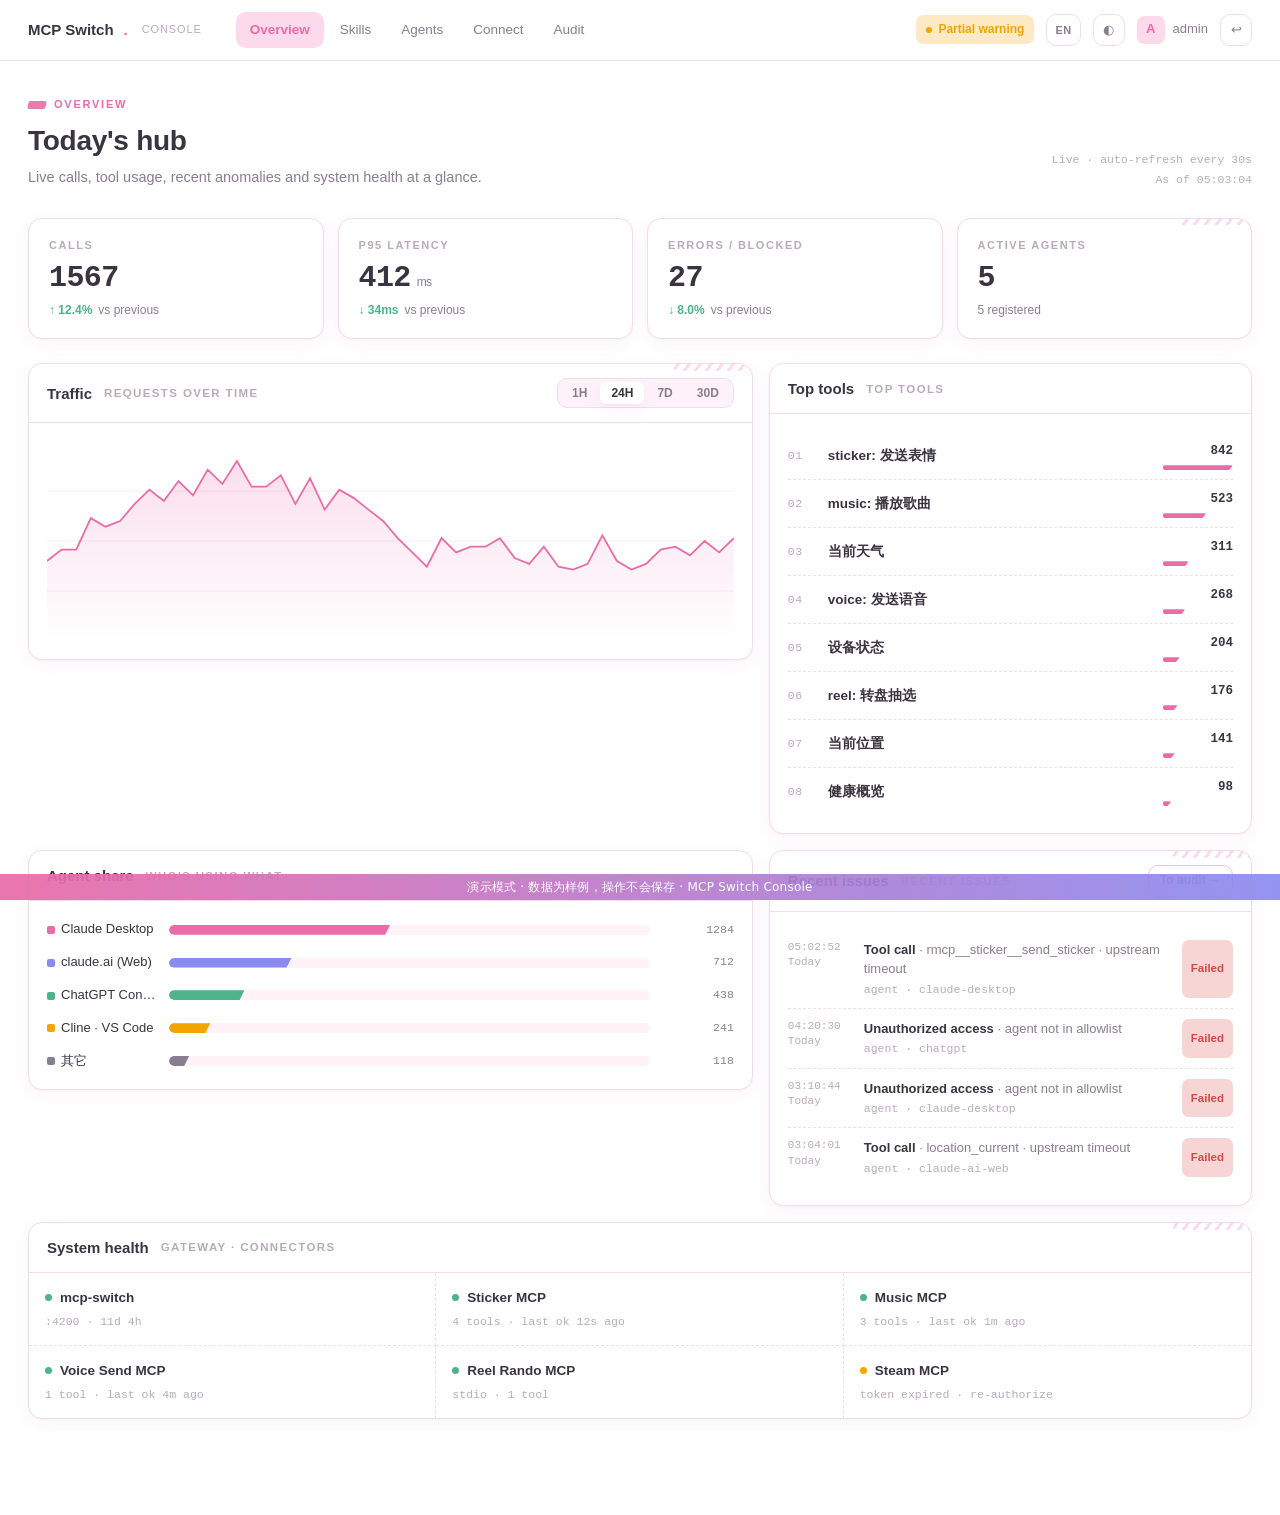
==== console/index.html @ f8ee7157 "feat: add mcp-switch — live console showcase + grid card - console/: faithful "live page" showcase o" ====
<!doctype html>
<html lang="zh-CN" data-theme="light">
  <head>
    <meta charset="UTF-8" />
    <meta name="viewport" content="width=device-width, initial-scale=1, viewport-fit=cover" />
    <meta name="theme-color" content="#ffffff" />
    <title>MCP Switch Console · 展示</title>
    <meta name="description" content="MCP Switch 管理控制台的在线展示 —— 真实前端代码 + 样例数据，无需后端。" />
    <meta name="robots" content="noindex" />
    <!--
      ===========================================================================
      展示用 mock 层 —— 不改动控制台一行代码，只在它启动前：
        1. 预置一个假登录 token（绕过登录页，直达仪表盘）
        2. 拦截 fetch，对所有 /api/console/* 返回样例数据
      跑的是真实的控制台前端 bundle，所以视觉与交互与线上完全一致。
      数据均为演示用，与任何真实部署无关。
      ===========================================================================
    -->
    <script>
    (function () {
      // ---- 1. 预置假会话：控制台启动时读 token → 调 /me 成功 → 直达仪表盘 ----
      localStorage.setItem("mcp-switch.console.token", "demo-showcase-token");
      localStorage.setItem("mcp-switch.console.user", "admin");

      // ---- 2. 样例数据 -------------------------------------------------------
      var now = Date.now();
      var iso = function (msAgo) { return new Date(now - msAgo).toISOString(); };
      var min = 60000, hour = 60 * min, day = 24 * hour;

      var SKILLS = [
        // 本地内置
        ["weather_current","当前天气","sense","local",true,"按城市返回实时天气",false,null,null,null],
        ["location_current","当前位置","sense","local",true,"最近一次定位",false,null,null,null],
        ["device_status","设备状态","sense","local",true,"在线设备与电量",false,null,null,null],
        ["device_timeline","设备时间线","history","local",true,"跨端活动时间线",false,null,null,null],
        ["health_summary","健康概览","personal","local",true,"步数 / 睡眠 / 心率摘要",false,null,null,null],
        ["time_log_range","时间日志","history","local",true,"区间内的时间记录",false,null,null,null],
        ["x_search","X / Twitter 搜索","search","local",true,"检索推文",false,null,null,null],
        ["steam_profile","Steam 资料","personal","local",true,"Steam 个人资料",false,null,null,null],
        // 远程 MCP 工具
        ["rmcp__sticker__send_sticker","sticker: 发送表情","action","remote-mcp",true,"在对话里发表情包",true,false,"sticker","Sticker"],
        ["rmcp__sticker__list_available_stickers","sticker: 列出表情","remote","remote-mcp",true,"按心情检索表情",true,true,"sticker","Sticker"],
        ["rmcp__music__play_song","music: 播放歌曲","action","remote-mcp",true,"对话内播放音乐",true,false,"music","Music"],
        ["rmcp__music__search_song","music: 搜索歌曲","remote","remote-mcp",true,"搜索曲库",true,true,"music","Music"],
        ["rmcp__voice__voice_send","voice: 发送语音","action","remote-mcp",true,"生成可播放语音气泡",true,false,"voice","Voice"],
        ["rmcp__reel__spin_picker","reel: 转盘抽选","action","remote-mcp",true,"老虎机 / 转盘抽选",true,false,"reel","Reel"],
        ["rmcp__steam__getAppDetails","steam: 游戏详情","remote","remote-mcp",true,"Steam 应用详情",true,true,"steam","Steam"],
        ["rmcp__steam__searchApps","steam: 搜索游戏","remote","remote-mcp",false,"搜索 Steam 应用",true,true,"steam","Steam"],
      ].map(function (r, i) {
        return {
          skillId: r[0], title: r[1], category: r[2], source: r[3], enabled: r[4],
          description: r[5], allowWrite: r[6], readOnly: r[7], serverId: r[8],
          serverName: r[9], sortOrder: i, updatedAt: iso(i * hour),
        };
      });

      var AGENTS = [
        ["claude-desktop","Claude Desktop","assistant",true,iso(3*day),iso(12*min)],
        ["claude-ai-web","claude.ai (Web)","assistant",true,iso(9*day),iso(2*hour)],
        ["chatgpt","ChatGPT Connector","assistant",true,iso(20*day),iso(1*day)],
        ["cline-vscode","Cline · VS Code","coding",true,iso(5*day),iso(40*min)],
        ["test-agent","Test Agent","custom",false,null,iso(15*day)],
      ].map(function (r) {
        return {
          agentId: r[0], displayName: r[1], role: r[2], enabled: r[3],
          createdAt: iso(30*day), lastAuthorizedAt: r[4], lastUsedAt: r[5],
        };
      });

      var REMOTE = [
        {
          id:"sticker", name:"Sticker MCP", url:"https://sticker.asashiki.com/mcp",
          description:"对话内表情包 + 管理后台", status:"ok", transport:"http",
          authMode:"oauth", oauthAuthorized:true, lastError:null, toolCount:4,
          tools:[
            {name:"send_sticker",title:"Send Sticker",description:"发送一张表情",readOnlyHint:false,inputSchema:{}},
            {name:"list_available_stickers",title:"List Stickers",description:"按心情检索",readOnlyHint:true,inputSchema:{}},
            {name:"add_sticker",title:"Add Sticker",description:"上传新表情",readOnlyHint:false,inputSchema:{}},
            {name:"create_sticker_upload",title:"Create Upload URL",description:"获取上传地址",readOnlyHint:false,inputSchema:{}},
          ],
        },
        {
          id:"music", name:"Music MCP", url:"https://music.asashiki.com/mcp",
          description:"对话内音乐播放器（Meting 源）", status:"ok", transport:"http",
          authMode:"bearer", lastError:null, toolCount:3,
          tools:[
            {name:"search_song",title:"Search Songs",description:"搜索曲目",readOnlyHint:true,inputSchema:{}},
            {name:"play_song",title:"Play Song",description:"播放歌曲",readOnlyHint:false,inputSchema:{}},
            {name:"play_playlist",title:"Play Playlist",description:"播放歌单",readOnlyHint:false,inputSchema:{}},
          ],
        },
        {
          id:"voice", name:"Voice Send MCP", url:"https://voice.asashiki.com/mcp",
          description:"多家 TTS 语音气泡", status:"ok", transport:"http",
          authMode:"bearer-env", envKeys:["MINIMAX_API_KEY"], lastError:null, toolCount:1,
          tools:[{name:"voice_send",title:"Send Voice",description:"生成语音",readOnlyHint:false,inputSchema:{}}],
        },
        {
          id:"reel", name:"Reel Rando MCP", url:"(stdio)", description:"老虎机 / 转盘抽选",
          status:"ok", transport:"stdio", command:"node", args:["reel-mcp/dist/server.js"],
          authMode:"none", lastError:null, toolCount:1,
          tools:[{name:"spin_picker",title:"Spin Picker",description:"抽选",readOnlyHint:false,inputSchema:{}}],
        },
        {
          id:"steam", name:"Steam MCP", url:"https://steam.example.com/mcp",
          description:"Steam 游戏数据", status:"warn", transport:"http",
          authMode:"oauth", needsAuth:true, oauthAuthorized:false,
          lastError:"token expired · re-authorize", toolCount:12, tools:[],
        },
      ];

      var GROUPS = [
        { id:"g-fun",  name:"对话玩法 🎉", order:0, skillIds:["rmcp__sticker__send_sticker","rmcp__voice__voice_send","rmcp__reel__spin_picker"] },
        { id:"g-music",name:"音乐 🎵",    order:1, skillIds:["rmcp__music__play_song","rmcp__music__search_song"] },
        { id:"g-me",   name:"我的数据 📊", order:2, skillIds:["health_summary","device_status","location_current","time_log_range"] },
      ];

      var TOP_TOOLS = [
        ["rmcp__sticker__send_sticker","sticker: 发送表情",842],
        ["rmcp__music__play_song","music: 播放歌曲",523],
        ["weather_current","当前天气",311],
        ["rmcp__voice__voice_send","voice: 发送语音",268],
        ["device_status","设备状态",204],
        ["rmcp__reel__spin_picker","reel: 转盘抽选",176],
        ["location_current","当前位置",141],
        ["health_summary","健康概览",98],
      ];

      // 24h 折线：48 个半小时点，带日间波形
      var TIMELINE = [];
      for (var i = 47; i >= 0; i--) {
        var hourOfDay = new Date(now - i * 30 * min).getHours();
        var base = 18 + 26 * Math.max(0, Math.sin((hourOfDay - 6) / 24 * Math.PI * 2));
        TIMELINE.push({ t: Math.floor((now - i * 30 * min) / 1000), n: Math.round(base + Math.random() * 12) });
      }
      var TOTAL = TIMELINE.reduce(function (a, p) { return a + p.n; }, 0);

      var STATS = {
        range: "24h", totalCalls: TOTAL, errorCalls: 23, unauthorizedCalls: 4,
        p50LatencyMs: 86, p95LatencyMs: 412,
        timeline: TIMELINE, topTools: TOP_TOOLS.map(function (r) { return { skillId: r[0], title: r[1], count: r[2] }; }),
        byAgent: [
          { agentId:"claude-desktop", displayName:"Claude Desktop", count:1284, pct:0.46 },
          { agentId:"claude-ai-web", displayName:"claude.ai (Web)", count:712, pct:0.255 },
          { agentId:"chatgpt", displayName:"ChatGPT Connector", count:438, pct:0.157 },
          { agentId:"cline-vscode", displayName:"Cline · VS Code", count:241, pct:0.086 },
          { agentId:"_other", displayName:"其它", count:118, pct:0.042 },
        ],
        deltaVsPrev: { totalCalls: 0.124, errorCalls: -0.08, p95LatencyMs: -34 },
      };

      var HEALTH = {
        gateway: { ok: true, uptime: "11d 4h", note: "node 24 · :4200" },
        connectors: [
          { id:"remote-mcp-sticker", name:"Sticker MCP", status:"ok", note:"4 tools · last ok 12s ago" },
          { id:"remote-mcp-music", name:"Music MCP", status:"ok", note:"3 tools · last ok 1m ago" },
          { id:"remote-mcp-voice", name:"Voice Send MCP", status:"ok", note:"1 tool · last ok 4m ago" },
          { id:"remote-mcp-reel", name:"Reel Rando MCP", status:"ok", note:"stdio · 1 tool" },
          { id:"remote-mcp-steam", name:"Steam MCP", status:"warn", note:"token expired · re-authorize" },
        ],
      };

      var ACTIONS = ["tool_call","mcp_request","tool_call","tool_call","token_refreshed","tool_call","mcp_unauthorized","tool_call","remote_rediscover","tool_call"];
      var TOOLS_FOR_AUDIT = ["rmcp__sticker__send_sticker","rmcp__music__play_song","weather_current","rmcp__voice__voice_send","device_status","rmcp__reel__spin_picker",null,"location_current",null,"health_summary"];
      var AUDIT_AGENTS = ["claude-desktop","claude-ai-web","chatgpt","cline-vscode"];
      var AUDIT = [];
      for (var j = 0; j < 60; j++) {
        var a = ACTIONS[j % ACTIONS.length];
        var unauthorized = a === "mcp_unauthorized";
        var fail = unauthorized || (j % 17 === 0);
        AUDIT.push({
          created_at: iso(j * 7 * min + Math.floor(Math.random() * min)),
          agent_id: AUDIT_AGENTS[j % AUDIT_AGENTS.length],
          client_id: "client_" + (1000 + (j % 4)),
          tool_name: TOOLS_FOR_AUDIT[j % TOOLS_FOR_AUDIT.length],
          action: a,
          success: fail ? 0 : 1,
          latency_ms: fail ? null : 40 + Math.floor(Math.random() * 380),
          detail: unauthorized ? "agent not in allowlist" : (fail ? "upstream timeout" : null),
        });
      }

      // ---- 3. 路由表：把请求路径映射到样例数据 ------------------------------
      function route(path, method) {
        if (path === "/api/console/me") return { username: "admin" };
        if (path === "/api/console/skills") return { skills: SKILLS };
        if (path === "/api/console/agents") return { agents: AGENTS };
        if (path === "/api/console/remote") return { servers: REMOTE };
        if (path === "/api/console/skill-groups") return { groups: GROUPS };
        if (path === "/api/console/health") return HEALTH;
        if (path.indexOf("/api/console/stats") === 0) return STATS;
        if (path.indexOf("/api/console/audit") === 0) return { entries: AUDIT };
        if (/\/visibility$/.test(path) && method === "GET") {
          return { agentId: path.split("/")[4], restricted: false, allowlist: [], enabledSkills: SKILLS.map(function (s) { return s.skillId; }) };
        }
        if (path === "/api/console/logout") return { ok: true };
        // 其余写操作：返回温和成功，避免展示页报错（演示不落库）
        return { ok: true, demo: true };
      }

      // ---- 4. 拦截 fetch ----------------------------------------------------
      var realFetch = window.fetch.bind(window);
      window.fetch = function (input, init) {
        var url = typeof input === "string" ? input : (input && input.url) || "";
        var method = (init && init.method) || (typeof input !== "string" && input && input.method) || "GET";
        if (url.indexOf("/api/console/") !== -1) {
          var path = url.replace(/^https?:\/\/[^/]+/, "").split("#")[0];
          var data = route(path, method);
          return Promise.resolve(new Response(JSON.stringify(data), {
            status: 200, headers: { "Content-Type": "application/json" },
          }));
        }
        return realFetch(input, init);
      };

      // ---- 5. 顶部展示横幅（不影响控制台本体） ------------------------------
      window.addEventListener("DOMContentLoaded", function () {
        var b = document.createElement("div");
        b.textContent = "演示模式 · 数据为样例，操作不会保存 · MCP Switch Console";
        b.style.cssText = "position:fixed;left:0;right:0;bottom:0;z-index:9999;text-align:center;font:12px/2.2 system-ui,-apple-system,'PingFang SC',sans-serif;color:#fff;background:linear-gradient(90deg,#e96ba8,#8b8bef);letter-spacing:.02em;opacity:.92;";
        document.body.appendChild(b);
      });
    })();
    </script>
    <script type="module" crossorigin src="/console/assets/index-DmGHPaU1.js"></script>
    <link rel="stylesheet" crossorigin href="/console/assets/index-DP9zHfTr.css">
  </head>
  <body>
    <div id="root"></div>
  </body>
</html>
---- console/assets/index-DP9zHfTr.css ----
:root,[data-theme=light]{--bg: #ffffff;--bg-tint: #fff2f9;--bg-tint-2: #e1e1fe;--surface: #ffffff;--surface-raised:#fffafd;--border: #f3dce9;--border-strong: #e9c4d9;--text: #3a3340;--text-2: #8a7d8f;--text-3: #b8aabb;--accent: #e96ba8;--accent-soft: #fdd9ec;--accent-2: #8b8bef;--accent-2-soft: #e1e1fe;--on-accent: #ffffff;--ok: #4fb38a;--ok-soft: #d8f0e6;--warn: #f0a500;--warn-soft: #fdeac4;--err: #d04848;--err-soft: #f7d5d5;--shadow: 0 1px 2px rgba(180,120,160,.06), 0 4px 16px rgba(180,120,160,.08);--shadow-pop: 0 8px 24px rgba(180,120,160,.14)}[data-theme=dark]{--bg: #17141d;--bg-tint: #221b26;--bg-tint-2: #1e1d2e;--surface: #1e1a24;--surface-raised:#262130;--border: #332a3a;--border-strong: #46394f;--text: #f0e9f2;--text-2: #a796ad;--text-3: #6f6178;--accent: #f288c0;--accent-soft: #3c2535;--accent-2: #a3a3f7;--accent-2-soft: #28284a;--on-accent: #241420;--ok: #5fc89d;--ok-soft: #1c3329;--warn: #f5b73d;--warn-soft: #3a2d10;--err: #e36868;--err-soft: #3a1f1f;--shadow: 0 1px 2px rgba(0,0,0,.3), 0 6px 20px rgba(0,0,0,.35);--shadow-pop: 0 12px 32px rgba(0,0,0,.45)}:root{--radius-s: 7px;--radius-m: 10px;--radius-l: 14px;--font: "PingFang SC","Hiragino Sans","Yu Gothic UI","Noto Sans SC", -apple-system,"Segoe UI",sans-serif;--mono: "SF Mono","Cascadia Code",Consolas,monospace;--skew: -12deg;--stripe: repeating-linear-gradient(-55deg, var(--accent-soft) 0 3px, transparent 3px 9px);--t-display: 700 28px/1.25 var(--font);--t-title: 700 19px/1.4 var(--font);--t-body: 400 14px/1.6 var(--font);--t-caption: 400 12px/1.5 var(--font);--ease: .2s ease}*{margin:0;padding:0;box-sizing:border-box}html{scroll-behavior:smooth}body{font-family:var(--font);background:var(--bg);color:var(--text);font-size:14px;line-height:1.6;-webkit-font-smoothing:antialiased;transition:background .35s ease,color .35s ease}a{color:inherit;text-decoration:none}button{font-family:inherit}code,.mono{font-family:var(--mono)}.topbar{position:sticky;top:0;z-index:50;backdrop-filter:blur(14px);background:color-mix(in srgb,var(--bg) 82%,transparent);border-bottom:1px solid var(--border)}.topbar-inner{max-width:1280px;margin:0 auto;padding:12px 28px;display:flex;align-items:center;gap:16px}.brand{display:flex;align-items:center;gap:10px;font-weight:700;font-size:15px}.brand-mark{width:22px;height:22px;border-radius:var(--radius-s);background:linear-gradient(135deg,var(--accent),var(--accent-2));transform:skew(var(--skew))}.brand small{font-weight:400;color:var(--text-3);margin-left:4px;font-size:11px;letter-spacing:.08em}.nav-tabs{display:flex;gap:2px;margin-left:18px}.nav-tabs a{padding:7px 14px;color:var(--text-2);font-size:13.5px;font-weight:500;border-radius:var(--radius-m);cursor:pointer;transition:color var(--ease),background var(--ease)}.nav-tabs a:hover{color:var(--text);background:var(--bg-tint)}.nav-tabs a.active{color:var(--accent);background:var(--accent-soft);font-weight:600}.spacer{flex:1}.top-util{display:flex;align-items:center;gap:12px}.health-pill{display:inline-flex;align-items:center;gap:6px;padding:5px 10px;background:var(--ok-soft);color:var(--ok);border-radius:var(--radius-s);font-size:12px;font-weight:600}.health-pill.warn{background:var(--warn-soft);color:var(--warn)}.health-pill.err{background:var(--err-soft);color:var(--err)}.health-pill .dot{width:6px;height:6px;border-radius:50%;background:currentColor}.user-mini{display:flex;align-items:center;gap:8px}.user-mini .ava{width:28px;height:28px;border-radius:var(--radius-s);background:var(--accent-soft);color:var(--accent);display:flex;align-items:center;justify-content:center;font-weight:700;font-size:13px}.user-mini .nm{font-size:13px;color:var(--text-2)}.icon-btn{background:transparent;border:1px solid var(--border);color:var(--text-2);width:32px;height:32px;border-radius:var(--radius-m);display:inline-flex;align-items:center;justify-content:center;cursor:pointer;transition:all var(--ease)}.icon-btn:hover{background:var(--bg-tint);color:var(--text)}.lang-switch{position:relative;display:inline-flex}.lang-switch>.icon-btn{width:auto;min-width:32px;padding:0 8px;font-size:11px;font-weight:700;letter-spacing:.04em}.lang-dd{position:absolute;top:calc(100% + 6px);right:0;min-width:132px;background:var(--surface);border:1px solid var(--border);border-radius:var(--radius-m);box-shadow:var(--shadow-pop);z-index:40;padding:6px;display:none}.lang-dd.open{display:block}.lang-dd button{display:block;width:100%;text-align:left;background:transparent;border:0;padding:8px 10px;font-size:13px;color:var(--text);cursor:pointer;border-radius:var(--radius-s)}.lang-dd button:hover{background:var(--bg-tint)}.lang-dd button.on{color:var(--accent);font-weight:600}.mob-menu-btn,.mob-nav{display:none}.frame{max-width:1280px;margin:0 auto;padding:32px 28px 96px}.ph{display:flex;gap:24px;align-items:flex-end;justify-content:space-between;margin-bottom:28px}.ph .eyebrow{display:inline-flex;align-items:center;gap:8px;font-size:11px;font-weight:700;letter-spacing:.16em;color:var(--accent);text-transform:uppercase;margin-bottom:10px}.ph .eyebrow:before{content:"";width:18px;height:8px;background:var(--accent);border-radius:2px;transform:skew(var(--skew));opacity:.9}.ph h1{font:var(--t-display);letter-spacing:-.01em}.ph .lede{color:var(--text-2);margin-top:8px;max-width:640px;font-size:14.5px}.ph-meta{text-align:right;font-family:var(--mono);font-size:11.5px;color:var(--text-3);line-height:1.7}.ph-actions{display:flex;gap:8px;flex-shrink:0}.btn{font-family:var(--font);font-size:13px;font-weight:600;border-radius:var(--radius-m);padding:8px 16px;cursor:pointer;border:1px solid transparent;transition:all .18s ease;display:inline-flex;align-items:center;gap:6px;background:var(--surface);color:var(--text);border-color:var(--border)}.btn:hover{background:var(--bg-tint);border-color:var(--border-strong)}.btn.primary{background:var(--accent);color:var(--on-accent);border-color:var(--accent)}.btn.primary:hover{filter:brightness(1.06);transform:translateY(-1px);box-shadow:var(--shadow)}.btn.secondary{background:var(--accent-2-soft);color:var(--accent-2);border-color:transparent}.btn.secondary:hover{filter:brightness(.97)}.btn.ghost{background:transparent;color:var(--text-2);border-color:var(--border-strong)}.btn.ghost:hover{background:var(--bg-tint);color:var(--text)}.btn.danger{color:var(--err);border-color:var(--err-soft);background:var(--surface)}.btn.danger:hover{background:var(--err-soft)}.btn.sm{padding:5px 11px;font-size:12px}.btn:disabled,.btn[disabled]{opacity:.45;cursor:not-allowed}.field{display:flex;flex-direction:column;gap:6px}.field label{font-size:12.5px;font-weight:600;color:var(--text-2)}.field input,.field textarea,.field select{width:100%;font-family:var(--font);font-size:14px;background:var(--bg-tint);color:var(--text);border:1px solid var(--border);border-radius:var(--radius-m);padding:10px 13px;outline:none;transition:all .18s ease}.field input:focus,.field textarea:focus{border-color:var(--accent);background:var(--surface);box-shadow:0 0 0 3px var(--accent-soft)}.field .help{font-size:11.5px;color:var(--text-3)}.field .err{font-size:11.5px;color:var(--err)}.card{background:var(--surface);border:1px solid var(--border);border-radius:var(--radius-l);box-shadow:var(--shadow);overflow:hidden}.card-head{display:flex;align-items:center;gap:12px;padding:14px 18px;border-bottom:1px solid var(--border)}.card-head h3{font:var(--t-title);font-size:15px}.card-head .sub{font-size:11.5px;font-weight:600;letter-spacing:.12em;color:var(--text-3);text-transform:uppercase}.card-head .right{margin-left:auto;display:flex;gap:8px;align-items:center}.card-body{padding:18px}.card.deco{position:relative}.card.deco:before{content:"";position:absolute;top:0;right:0;width:80px;height:7px;background:var(--stripe);border-bottom-left-radius:var(--radius-s)}.tag{font-size:11.5px;font-weight:600;padding:2px 9px;border-radius:var(--radius-s);display:inline-flex;align-items:center;gap:4px}.tag.a{background:var(--accent-soft);color:var(--accent)}.tag.b{background:var(--accent-2-soft);color:var(--accent-2)}.tag.line{background:transparent;border:1px solid var(--border-strong);color:var(--text-2)}.tag.ok{background:var(--ok-soft);color:var(--ok)}.tag.warn{background:var(--warn-soft);color:var(--warn)}.tag.err{background:var(--err-soft);color:var(--err)}.tag.skew{transform:skew(var(--skew))}.tag.skew>span{display:inline-block;transform:skew(calc(var(--skew) * -1))}.sw{width:38px;height:22px;border-radius:11px;background:var(--border-strong);position:relative;cursor:pointer;border:none;padding:0;transition:background .2s ease;flex-shrink:0}.sw:after{content:"";position:absolute;top:3px;left:3px;width:16px;height:16px;border-radius:50%;background:#fff;transition:transform .2s ease;box-shadow:0 1px 3px #0000002e}.sw.on{background:var(--accent)}.sw.on:after{transform:translate(16px)}.sw.sm{width:32px;height:18px}.sw.sm:after{width:12px;height:12px;top:3px;left:3px}.sw.sm.on:after{transform:translate(14px)}.sw.disabled{opacity:.4;cursor:not-allowed}.kpi-grid{display:grid;grid-template-columns:repeat(4,1fr);gap:14px;margin-bottom:24px}.kpi{background:var(--surface);border:1px solid var(--border);border-radius:var(--radius-l);padding:18px 20px;position:relative;box-shadow:var(--shadow);overflow:hidden}.kpi.deco:before{content:"";position:absolute;top:0;right:0;width:70px;height:6px;background:var(--stripe)}.kpi .lab{font-size:11px;font-weight:700;letter-spacing:.14em;color:var(--text-3);text-transform:uppercase;margin-bottom:8px}.kpi .val{font-family:var(--mono);font-size:30px;font-weight:700;letter-spacing:-.02em;color:var(--text);line-height:1.1}.kpi .val .unit{font-family:var(--font);font-size:12px;font-weight:500;color:var(--text-2);margin-left:6px}.kpi .val .em{color:var(--accent)}.kpi .trend{margin-top:6px;font-size:12px;color:var(--text-2);display:flex;align-items:baseline;gap:6px}.kpi .trend .up{color:var(--ok);font-weight:600}.kpi .trend .down{color:var(--err);font-weight:600}.kpi .spark{margin-top:8px;width:100%;height:26px;display:block}.ov-grid{display:grid;grid-template-columns:1.5fr 1fr;gap:16px;margin-bottom:16px;align-items:start}.traffic-chart{width:100%;height:200px;display:block}.seg{display:inline-flex;background:var(--bg-tint);border:1px solid var(--border);border-radius:var(--radius-m);padding:3px;gap:2px}.seg button{font-family:var(--font);font-size:12px;font-weight:600;border:none;background:transparent;color:var(--text-2);padding:4px 11px;border-radius:calc(var(--radius-m) - 4px);cursor:pointer;transition:all .2s ease}.seg button.on{background:var(--surface);color:var(--text);box-shadow:var(--shadow)}.top-tools{list-style:none}.top-tools li{display:grid;grid-template-columns:28px 1fr auto;gap:12px;align-items:center;padding:9px 0;border-bottom:1px dashed var(--border)}.top-tools li:last-child{border-bottom:none}.top-tools .rk{font-family:var(--mono);font-size:11.5px;color:var(--text-3);letter-spacing:.04em}.top-tools .nm{display:flex;flex-direction:column;gap:1px;min-width:0}.top-tools .nm .t{font-size:13.5px;font-weight:600;color:var(--text);overflow:hidden;text-overflow:ellipsis;white-space:nowrap}.top-tools .nm .id{font-family:var(--mono);font-size:11px;color:var(--text-3)}.top-tools .ct{text-align:right;min-width:70px}.top-tools .ct .num{font-family:var(--mono);font-size:12.5px;font-weight:600;color:var(--text)}.top-tools .ct .bar{margin-top:4px;height:5px;background:var(--accent);clip-path:polygon(0 0,100% 0,calc(100% - 4px) 100%,0 100%);border-radius:2px}.agent-share{display:flex;flex-direction:column;gap:12px}.agent-share .row{display:grid;grid-template-columns:110px 1fr 72px;gap:12px;align-items:center}.agent-share .row .name{font-size:13px;overflow:hidden;text-overflow:ellipsis;white-space:nowrap}.agent-share .row .name .dot{display:inline-block;width:8px;height:8px;margin-right:6px;vertical-align:middle;border-radius:2px}.agent-share .bar-wrap{height:10px;background:var(--bg-tint);border-radius:5px;overflow:hidden;position:relative}.agent-share .bar-wrap .bar{height:100%;clip-path:polygon(0 0,100% 0,calc(100% - 5px) 100%,0 100%);border-radius:5px 0 0 5px}.agent-share .val{text-align:right;font-family:var(--mono);font-size:11.5px;color:var(--text-2)}.anom-list{display:flex;flex-direction:column}.anom{display:grid;grid-template-columns:62px 1fr auto;gap:14px;padding:10px 0;border-bottom:1px dashed var(--border)}.anom:last-child{border-bottom:none}.anom .ts{font-family:var(--mono);font-size:11px;color:var(--text-3);line-height:1.4}.anom .ts .day{color:var(--text-3)}.anom .body{font-size:13px;color:var(--text-2);line-height:1.5}.anom .body .what{color:var(--text);font-weight:600}.anom .body .note{font-family:var(--mono);font-size:11.5px;color:var(--text-3);margin-top:2px;display:block}.sys-grid{display:grid;grid-template-columns:repeat(3,1fr);gap:0}.sys-grid .item{padding:14px 16px;border-right:1px dashed var(--border);border-bottom:1px dashed var(--border)}.sys-grid .item:nth-child(3n){border-right:none}.sys-grid .item:nth-last-child(-n+3){border-bottom:none}.sys-grid .item .nm{display:flex;align-items:center;gap:8px;font-size:13.5px;color:var(--text);font-weight:600;margin-bottom:4px}.sys-grid .item .dot{width:7px;height:7px;border-radius:50%;background:var(--ok)}.sys-grid .item .dot.warn{background:var(--warn)}.sys-grid .item .dot.err{background:var(--err)}.sys-grid .item .meta{font-family:var(--mono);font-size:11.5px;color:var(--text-3)}.tools-bar{display:flex;gap:10px;align-items:center;margin-bottom:18px;flex-wrap:wrap}.tools-bar .search{flex:0 1 320px;font-family:var(--font);font-size:13px;background:var(--bg-tint);border:1px solid var(--border);border-radius:var(--radius-m);padding:8px 13px;color:var(--text);outline:none}.tools-bar .search:focus{border-color:var(--accent);background:var(--surface);box-shadow:0 0 0 3px var(--accent-soft)}.tools-bar .filter-chips{display:flex;gap:4px}.chip{background:var(--surface);border:1px solid var(--border);border-radius:var(--radius-s);padding:5px 11px;font-size:12px;font-weight:600;color:var(--text-2);cursor:pointer;transition:all var(--ease)}.chip:hover{background:var(--bg-tint)}.chip.active{background:var(--accent-soft);color:var(--accent);border-color:transparent}.tools-bar .right{margin-left:auto;display:flex;gap:8px;align-items:center}.group{background:var(--surface);border:1px solid var(--border);border-radius:var(--radius-l);box-shadow:var(--shadow);margin-top:18px;overflow:visible}.group.un{border-style:dashed;box-shadow:none;background:var(--surface)}.group.drag-over{border-color:var(--accent);box-shadow:0 0 0 3px var(--accent-soft)}.group-head{display:flex;gap:12px;align-items:center;padding:14px 18px;border-bottom:1px solid var(--border);cursor:grab}.group.un .group-head{cursor:default}.group-head:active{cursor:grabbing}.group-head .handle{color:var(--text-3);user-select:none;font-size:16px;line-height:1}.group-head .nm{font:var(--t-title);font-size:16px;letter-spacing:-.005em}.group-head .nm-jp{font-size:11.5px;color:var(--text-3);margin-left:4px;letter-spacing:.04em}.group-head .count{font-family:var(--mono);font-size:11.5px;color:var(--text-3);letter-spacing:.04em}.group-head .right{margin-left:auto;display:flex;gap:6px}.grp-controls{margin-left:auto;display:flex;align-items:center;gap:12px}.grp-master{display:inline-flex;cursor:default}.group-head .caret{display:inline-flex;align-items:center;justify-content:center;width:30px;height:30px;border:1px solid var(--border);background:var(--surface);border-radius:var(--radius-s);cursor:pointer;color:var(--text-2);transition:transform .26s ease,background .15s ease,color .15s ease,border-color .15s ease}.group-head .caret:hover{background:var(--bg-tint);color:var(--text);border-color:var(--border-strong)}.group-head .caret.collapsed{transform:rotate(-90deg)}.group-body-wrap{display:grid;grid-template-rows:1fr;transition:grid-template-rows .26s ease}.group-body-wrap.collapsed{grid-template-rows:0fr}.group-body-wrap>.group-body{overflow:hidden;min-height:0}.group-body{padding:0}.group-body.empty{padding:24px 18px;text-align:center;color:var(--text-3);font-size:13px}.skill{display:grid;grid-template-columns:18px 240px 1fr 160px 140px 60px;gap:16px;padding:12px 18px;border-bottom:1px dashed var(--border);align-items:center;transition:background var(--ease)}.skill:last-child{border-bottom:none}.skill:hover{background:var(--bg-tint)}.skill.drag-over{background:var(--accent-soft)}.skill.dragging{opacity:.4}.skill .drag{color:var(--text-3);cursor:grab;user-select:none;font-size:13px}.skill .drag:active{cursor:grabbing}.skill .nm{display:flex;flex-direction:column;gap:1px;min-width:0}.skill .nm .t{font-size:14px;font-weight:600;color:var(--text);overflow:hidden;text-overflow:ellipsis;white-space:nowrap}.skill .nm .id{font-family:var(--mono);font-size:11px;color:var(--text-3)}.skill .desc-cell{min-width:0}.skill .desc{font-size:13px;color:var(--text-2);line-height:1.5;overflow:hidden;transition:max-height .28s ease}.skill .desc.clamp{max-height:3em}.skill .desc.masked{-webkit-mask-image:linear-gradient(180deg,#000 55%,transparent);mask-image:linear-gradient(180deg,#000 55%,transparent)}.skill .desc.open{max-height:30em}.skill .desc-more{margin-top:2px;padding:0;background:none;border:none;cursor:pointer;font-size:11.5px;font-weight:600;color:var(--accent)}.skill .desc-more:hover{text-decoration:underline}.skill .tags{display:flex;gap:4px;flex-wrap:wrap}.vis-wrap{position:relative}.vis-btn{display:inline-flex;align-items:center;gap:6px;background:var(--surface);border:1px solid var(--border);border-radius:var(--radius-s);color:var(--text-2);padding:5px 10px;font-size:11.5px;font-weight:600;cursor:pointer}.vis-btn:hover{background:var(--bg-tint);color:var(--text)}.vis-btn .dot{width:7px;height:7px;border-radius:50%;background:var(--ok)}.vis-btn .caret{color:var(--text-3);font-size:10px}.vis-btn.partial{background:var(--accent-soft);color:var(--accent);border-color:transparent}.vis-btn.partial .dot{background:var(--accent)}.vis-btn.partial .caret{color:var(--accent)}.vis-btn:disabled{opacity:.35;cursor:not-allowed;background:var(--surface);border-color:var(--border);color:var(--text-3)}.vis-btn:disabled .dot{background:var(--text-3)}.vis-dd{position:absolute;top:calc(100% + 6px);right:0;min-width:230px;background:var(--surface);border:1px solid var(--border);border-radius:var(--radius-m);box-shadow:var(--shadow-pop);z-index:30;padding:6px;display:none}.vis-dd.open{display:block}.vis-dd .dh{padding:6px 8px;font-size:11px;color:var(--text-3);font-weight:700;letter-spacing:.12em;text-transform:uppercase;display:flex;align-items:center}.vis-dd .dh .all{margin-left:auto;cursor:pointer;color:var(--accent);font-size:11px;font-weight:600;text-transform:none;letter-spacing:0}.vis-dd .vi{display:flex;align-items:center;gap:10px;padding:7px 10px;font-size:13px;color:var(--text);cursor:pointer;border-radius:var(--radius-s)}.vis-dd .vi:hover{background:var(--bg-tint)}.vis-dd .vi .ck{width:16px;height:16px;border-radius:var(--radius-s);border:1px solid var(--border-strong);display:inline-flex;align-items:center;justify-content:center;flex-shrink:0}.vis-dd .vi.on .ck{background:var(--accent);border-color:var(--accent)}.vis-dd .vi.on .ck:after{content:"";width:4px;height:8px;border-right:2px solid var(--on-accent);border-bottom:2px solid var(--on-accent);transform:rotate(45deg) translate(-1px,-1px)}.vis-dd .vi .ag-id{font-family:var(--mono);font-size:11px;color:var(--text-3);margin-left:auto}.vis-dd .df{padding:6px 10px 4px;border-top:1px dashed var(--border);margin-top:4px;font-size:11px;color:var(--text-3)}.agents-grid{display:grid;grid-template-columns:1fr 1fr;gap:14px}.agent-card{background:var(--surface);border:1px solid var(--border);border-radius:var(--radius-l);padding:18px 20px;display:grid;grid-template-columns:auto 1fr auto;gap:14px;align-items:center;box-shadow:var(--shadow);transition:border-color var(--ease),transform var(--ease)}.agent-card:hover{border-color:var(--border-strong)}.agent-card.dim{opacity:.65}.agent-card .ava{width:44px;height:44px;border-radius:var(--radius-m);display:flex;align-items:center;justify-content:center;font-weight:700;font-size:18px;color:var(--on-accent);flex-shrink:0}.agent-card .info{min-width:0}.agent-card .info .row1{display:flex;gap:10px;align-items:baseline}.agent-card .info .nm{font:var(--t-title);font-size:17px;letter-spacing:-.005em}.agent-card .info .id{font-family:var(--mono);font-size:11px;color:var(--text-3)}.agent-card .info .meta{margin-top:8px;display:flex;gap:14px;flex-wrap:wrap;font-size:12px;color:var(--text-2)}.agent-card .info .meta .k{color:var(--text-3);font-family:var(--mono);font-size:10.5px;letter-spacing:.1em;text-transform:uppercase;margin-right:4px}.agent-card .info .meta .v.tools{color:var(--accent);cursor:pointer;font-weight:600}.agent-card .actions{display:flex;flex-direction:column;gap:6px;flex-shrink:0}.rcard{background:var(--surface);border:1px solid var(--border);border-radius:var(--radius-l);padding:18px 20px;margin-bottom:12px;display:grid;grid-template-columns:1fr auto;gap:16px;box-shadow:var(--shadow)}.rcard .rh{display:flex;gap:10px;align-items:baseline;flex-wrap:wrap}.rcard .rh .nm{font:var(--t-title);font-size:17px}.rcard .rh .id{font-family:var(--mono);font-size:11px;color:var(--text-3)}.rcard .url{font-family:var(--mono);font-size:11.5px;color:var(--text-2);word-break:break-all;margin:6px 0 8px}.rcard .meta{display:flex;gap:18px;flex-wrap:wrap;font-size:12px;color:var(--text-2)}.rcard .meta .k{font-family:var(--mono);font-size:10.5px;color:var(--text-3);letter-spacing:.1em;text-transform:uppercase;margin-right:4px}.rcard .err{margin-top:10px;background:var(--err-soft);color:var(--err);border-radius:var(--radius-m);padding:10px 12px;font-family:var(--mono);font-size:11.5px;line-height:1.5}.rcard .ops{display:flex;flex-direction:column;gap:6px;align-items:stretch;flex-shrink:0}.add-remote{margin-top:16px;border:1.5px dashed var(--border-strong);border-radius:var(--radius-l);padding:20px 22px;background:var(--surface-raised)}.add-remote h3{font:var(--t-title);font-size:16px;margin-bottom:14px}.step{display:flex;gap:10px;align-items:flex-start}.step-no{flex:none;width:20px;height:20px;border-radius:50%;background:var(--accent);color:#fff;font-size:12px;font-weight:700;line-height:20px;text-align:center}.step-title{font-size:13.5px;font-weight:600;color:var(--text)}.step-sub{font-size:12px;color:var(--text-3);margin-top:2px}.import-panel{margin-top:4px;padding:14px;border:1px solid var(--border);border-radius:var(--radius-m);background:var(--bg-tint)}.import-box{width:100%;margin-top:10px;font-family:var(--mono);font-size:12px;line-height:1.55;resize:vertical;background:var(--surface);color:var(--text);border:1px solid var(--border);border-radius:var(--radius-m);padding:11px 13px;outline:none;transition:all .18s ease}.import-box:focus{border-color:var(--accent);background:var(--surface);box-shadow:0 0 0 3px var(--accent-soft)}.import-box::-webkit-scrollbar{width:9px;height:9px}.import-box::-webkit-scrollbar-thumb{background:var(--border-strong);border-radius:6px;border:2px solid var(--surface)}.import-box::-webkit-scrollbar-track{background:transparent}.import-box{scrollbar-width:thin;scrollbar-color:var(--border-strong) transparent}.import-actions{margin-top:8px;display:flex;gap:8px}.rcard .cfg-json{margin-top:10px;padding:10px 12px;background:var(--bg-tint);border:1px solid var(--border);border-radius:var(--radius-s);font-family:var(--mono);font-size:11.5px;line-height:1.5;color:var(--text-2);white-space:pre-wrap;word-break:break-all}.form-grid{display:grid;grid-template-columns:1fr 1fr;gap:14px 18px}.field.full{grid-column:1 / -1}.form-actions{margin-top:16px;display:flex;justify-content:flex-end;gap:8px}.audit-bar{display:flex;gap:8px;align-items:center;margin-bottom:20px;flex-wrap:wrap}.audit-bar .right{margin-left:auto}.audit-bar .search{font-family:var(--font);font-size:13px;background:var(--bg-tint);border:1px solid var(--border);border-radius:var(--radius-m);padding:8px 13px;color:var(--text);outline:none;transition:border-color .15s,box-shadow .15s,background .15s}.audit-bar .search::placeholder{color:var(--text-3)}.audit-bar .search:focus{border-color:var(--accent);background:var(--surface);box-shadow:0 0 0 3px var(--accent-soft)}.day-block{margin-top:24px}.day-head{display:flex;align-items:baseline;gap:12px;margin-bottom:10px}.day-head .date{font:var(--t-title);font-size:17px}.day-head .wd{font-family:var(--mono);font-size:11px;color:var(--text-3);letter-spacing:.1em;text-transform:uppercase}.day-head .stat{margin-left:auto;font-family:var(--mono);font-size:11.5px;color:var(--text-2)}.session{display:grid;grid-template-columns:84px 36px 1fr auto;gap:14px;padding:12px 16px;background:var(--surface);border:1px solid var(--border);border-radius:var(--radius-m);margin-bottom:8px}.session.bad{background:var(--err-soft);border-color:var(--err-soft)}.session .when{font-family:var(--mono);font-size:11.5px;color:var(--text-2)}.session .when .span{color:var(--text-3);font-size:10.5px}.session .badge{width:32px;height:32px;border-radius:var(--radius-s);color:var(--on-accent);font-weight:700;display:flex;align-items:center;justify-content:center;flex-shrink:0}.session.bad .badge{background:var(--err);color:#fff}.session .body{min-width:0}.session .line1{font-size:13.5px;color:var(--text);line-height:1.45}.session .line1 .ag{font-weight:700;color:var(--accent)}.session.bad .line1{color:var(--err)}.session .calls{margin-top:6px;display:flex;gap:4px;flex-wrap:wrap}.session .calls .call{font-family:var(--mono);font-size:10.5px;color:var(--text-2);background:var(--bg-tint);border-radius:var(--radius-s);padding:2px 7px}.session .calls .call.bad{background:var(--surface);color:var(--err);border:1px solid var(--err-soft)}.session .right-meta{text-align:right;font-family:var(--mono);font-size:11px;color:var(--text-3);line-height:1.5;flex-shrink:0}.login-page{min-height:100vh;display:grid;grid-template-columns:1.1fr 1fr;background:var(--bg)}.login-left{padding:56px 60px;border-right:1px solid var(--border);background:radial-gradient(circle at 20% 0%,var(--accent-soft) 0%,transparent 45%),radial-gradient(circle at 100% 100%,var(--accent-2-soft) 0%,transparent 50%),var(--bg);display:flex;flex-direction:column;justify-content:space-between;position:relative}.login-left .brand-big{font-size:26px;font-weight:700;display:flex;align-items:center;gap:12px}.login-left .brand-big .mark{width:32px;height:32px;border-radius:var(--radius-m);background:linear-gradient(135deg,var(--accent),var(--accent-2));transform:skew(var(--skew))}.login-left .hero{font-size:48px;font-weight:700;line-height:1.15;letter-spacing:-.01em;max-width:460px}.login-left .hero .hl{background:linear-gradient(transparent 62%,var(--accent-soft) 62%);border-radius:2px;padding:0 4px}.login-left .sub{margin-top:16px;font-size:15px;color:var(--text-2);max-width:440px;line-height:1.6}.login-left .colo{display:flex;gap:28px;padding-top:18px;border-top:1px solid var(--border);font-family:var(--mono);font-size:11.5px;color:var(--text-3)}.login-left .colo .k{display:block;color:var(--text);font-weight:600;font-family:var(--font);font-size:10.5px;letter-spacing:.14em;text-transform:uppercase;margin-bottom:2px}.login-right{padding:60px;display:flex;flex-direction:column;justify-content:center}.login-form{max-width:360px;width:100%}.login-form .eyebrow{display:inline-flex;align-items:center;gap:8px;font-size:11px;font-weight:700;letter-spacing:.16em;color:var(--accent);text-transform:uppercase;margin-bottom:10px}.login-form .eyebrow:before{content:"";width:18px;height:8px;background:var(--accent);border-radius:2px;transform:skew(var(--skew))}.login-form h2{font:var(--t-display);font-size:28px;letter-spacing:-.01em;margin-bottom:6px}.login-form p{color:var(--text-2);font-size:13.5px;margin-bottom:24px}.login-form .field+.field{margin-top:14px}.login-form .btn.primary{width:100%;padding:12px;justify-content:center;margin-top:18px;font-size:14px}.login-form .note{margin-top:14px;font-family:var(--mono);font-size:11px;color:var(--text-3)}.modal-wrap{position:fixed;inset:0;background:#3a334073;backdrop-filter:blur(4px);display:none;align-items:center;justify-content:center;z-index:100}.modal-wrap.open{display:flex}.modal{background:var(--surface);border-radius:var(--radius-l);box-shadow:var(--shadow-pop);width:560px;max-width:92vw;max-height:86vh;overflow:hidden;display:flex;flex-direction:column;border:1px solid var(--border)}.modal-head{padding:18px 22px;border-bottom:1px solid var(--border);display:flex;align-items:baseline;gap:12px}.modal-head h3{font:var(--t-title);font-size:20px}.modal-head .sub{font-family:var(--mono);font-size:11px;color:var(--text-3);letter-spacing:.1em;text-transform:uppercase}.modal-head .close{margin-left:auto;background:transparent;border:none;color:var(--text-3);cursor:pointer;font-size:18px;padding:0 4px}.modal-body{padding:16px 22px;flex:1;overflow-y:auto}.modal-foot{padding:14px 22px;border-top:1px solid var(--border);display:flex;justify-content:flex-end;gap:8px}.grp-row{display:grid;grid-template-columns:18px 1fr auto auto;gap:12px;align-items:center;padding:10px 0;border-bottom:1px dashed var(--border)}.grp-row:last-child{border-bottom:none}.grp-row .h{color:var(--text-3);cursor:grab;font-size:13px}.grp-row input{width:100%;background:transparent;border:none;border-bottom:1px dashed transparent;font-family:var(--font);font-size:15px;font-weight:600;color:var(--text);padding:4px 0;outline:none}.grp-row input:hover{border-bottom-color:var(--border)}.grp-row input:focus{border-bottom-color:var(--accent)}.grp-row .ct{font-family:var(--mono);font-size:11px;color:var(--text-3)}.grp-row .del{background:transparent;border:1px solid transparent;color:var(--text-3);cursor:pointer;font-size:11.5px;font-weight:600;padding:4px 8px;border-radius:var(--radius-s)}.grp-row .del:hover{color:var(--err);background:var(--err-soft)}.add-grp{margin-top:14px;display:flex;gap:10px}.add-grp input{flex:1;font-family:var(--font);font-size:13.5px;background:var(--bg-tint);border:1px solid var(--border);border-radius:var(--radius-m);padding:8px 12px;outline:none;color:var(--text)}.add-grp input:focus{border-color:var(--accent);background:var(--surface)}.hint-box{margin-top:14px;padding:10px 12px;background:var(--accent-2-soft);color:var(--accent-2);border-radius:var(--radius-m);font-size:12.5px;line-height:1.55}.secret-box{margin-top:14px;padding:14px 16px;background:var(--bg-tint);border:1px solid var(--border);border-radius:var(--radius-m);font-family:var(--mono);font-size:13px;word-break:break-all;line-height:1.55;position:relative}.secret-box .lab{position:absolute;top:-8px;left:12px;background:var(--surface);border:1px solid var(--border);color:var(--text-2);font-size:10px;padding:1px 7px;letter-spacing:.14em;text-transform:uppercase;border-radius:var(--radius-s)}.warn-text{color:var(--err);font-size:13px;background:var(--err-soft);padding:8px 12px;border-radius:var(--radius-m)}.hidden{display:none!important}.row{display:flex;gap:12px;align-items:center}.right{margin-left:auto}.sr-only{position:absolute;width:1px;height:1px;overflow:hidden;clip:rect(0 0 0 0);white-space:nowrap}@media (max-width: 760px){.topbar-inner{padding:10px 16px;gap:10px}.nav-tabs,.top-util .health-pill,.top-util .user-mini .nm{display:none}.mob-menu-btn{display:inline-flex;background:transparent;border:1px solid var(--border);width:34px;height:34px;border-radius:var(--radius-m);align-items:center;justify-content:center;color:var(--text);cursor:pointer}.mob-nav{display:block;background:var(--surface);border-bottom:1px solid var(--border);padding:8px 16px;max-height:0;overflow:hidden;transition:max-height .3s ease,padding .3s ease}.mob-nav.open{max-height:400px;padding:12px 16px}.mob-nav a{display:block;padding:10px 12px;border-radius:var(--radius-m);color:var(--text);font-size:14.5px;font-weight:600}.mob-nav a.active{background:var(--accent-soft);color:var(--accent)}.frame{padding:20px 16px 60px}.ph{flex-direction:column;align-items:stretch;gap:14px}.ph h1{font-size:24px}.ph-meta{text-align:left}.kpi-grid{grid-template-columns:1fr 1fr;gap:10px}.kpi{padding:14px 16px}.kpi .val{font-size:24px}.ov-grid{grid-template-columns:1fr;gap:14px}.sys-grid{grid-template-columns:1fr 1fr}.sys-grid .item{border-right:1px dashed var(--border)}.sys-grid .item:nth-child(2n){border-right:none}.sys-grid .item:nth-last-child(-n+2){border-bottom:none}.agents-grid{grid-template-columns:1fr}.agent-card{grid-template-columns:auto 1fr;grid-template-rows:auto auto}.agent-card .actions{grid-column:1 / -1;flex-direction:row;justify-content:flex-start;gap:8px}.skill{grid-template-columns:18px 1fr auto;grid-template-areas:"drag nm sw" ".    desc desc" ".    tags vis";row-gap:8px;column-gap:12px;padding:14px 16px}.skill .drag{grid-area:drag}.skill .nm{grid-area:nm}.skill .desc-cell{grid-area:desc}.skill .desc{font-size:12.5px}.skill .tags{grid-area:tags}.skill .vis-wrap{grid-area:vis;justify-self:end}.skill .sw-cell{grid-area:sw}.form-grid,.login-page{grid-template-columns:1fr}.login-left{padding:32px 24px;border-right:none;border-bottom:1px solid var(--border)}.login-left .hero{font-size:32px}.login-left .colo{gap:18px}.login-right{padding:32px 24px}.rcard{grid-template-columns:1fr}.rcard .ops{flex-direction:row}.session{grid-template-columns:36px 1fr;grid-template-rows:auto auto;grid-template-areas:"badge body" "when right";row-gap:6px}.session .badge{grid-area:badge}.session .body{grid-area:body}.session .when{grid-area:when;font-size:10.5px}.session .right-meta{grid-area:right;text-align:right}}@media (max-width: 1100px) and (min-width: 761px){.kpi-grid{grid-template-columns:1fr 1fr}.ov-grid,.agents-grid{grid-template-columns:1fr}.skill{grid-template-columns:18px 1fr 140px 60px;grid-template-areas:"drag nm vis sw" ".    desc desc desc" ".    tags tags tags";row-gap:6px}.skill .drag{grid-area:drag}.skill .nm{grid-area:nm}.skill .desc-cell{grid-area:desc}.skill .tags{grid-area:tags}.skill .vis-wrap{grid-area:vis;justify-self:end}.skill .sw-cell{grid-area:sw}}
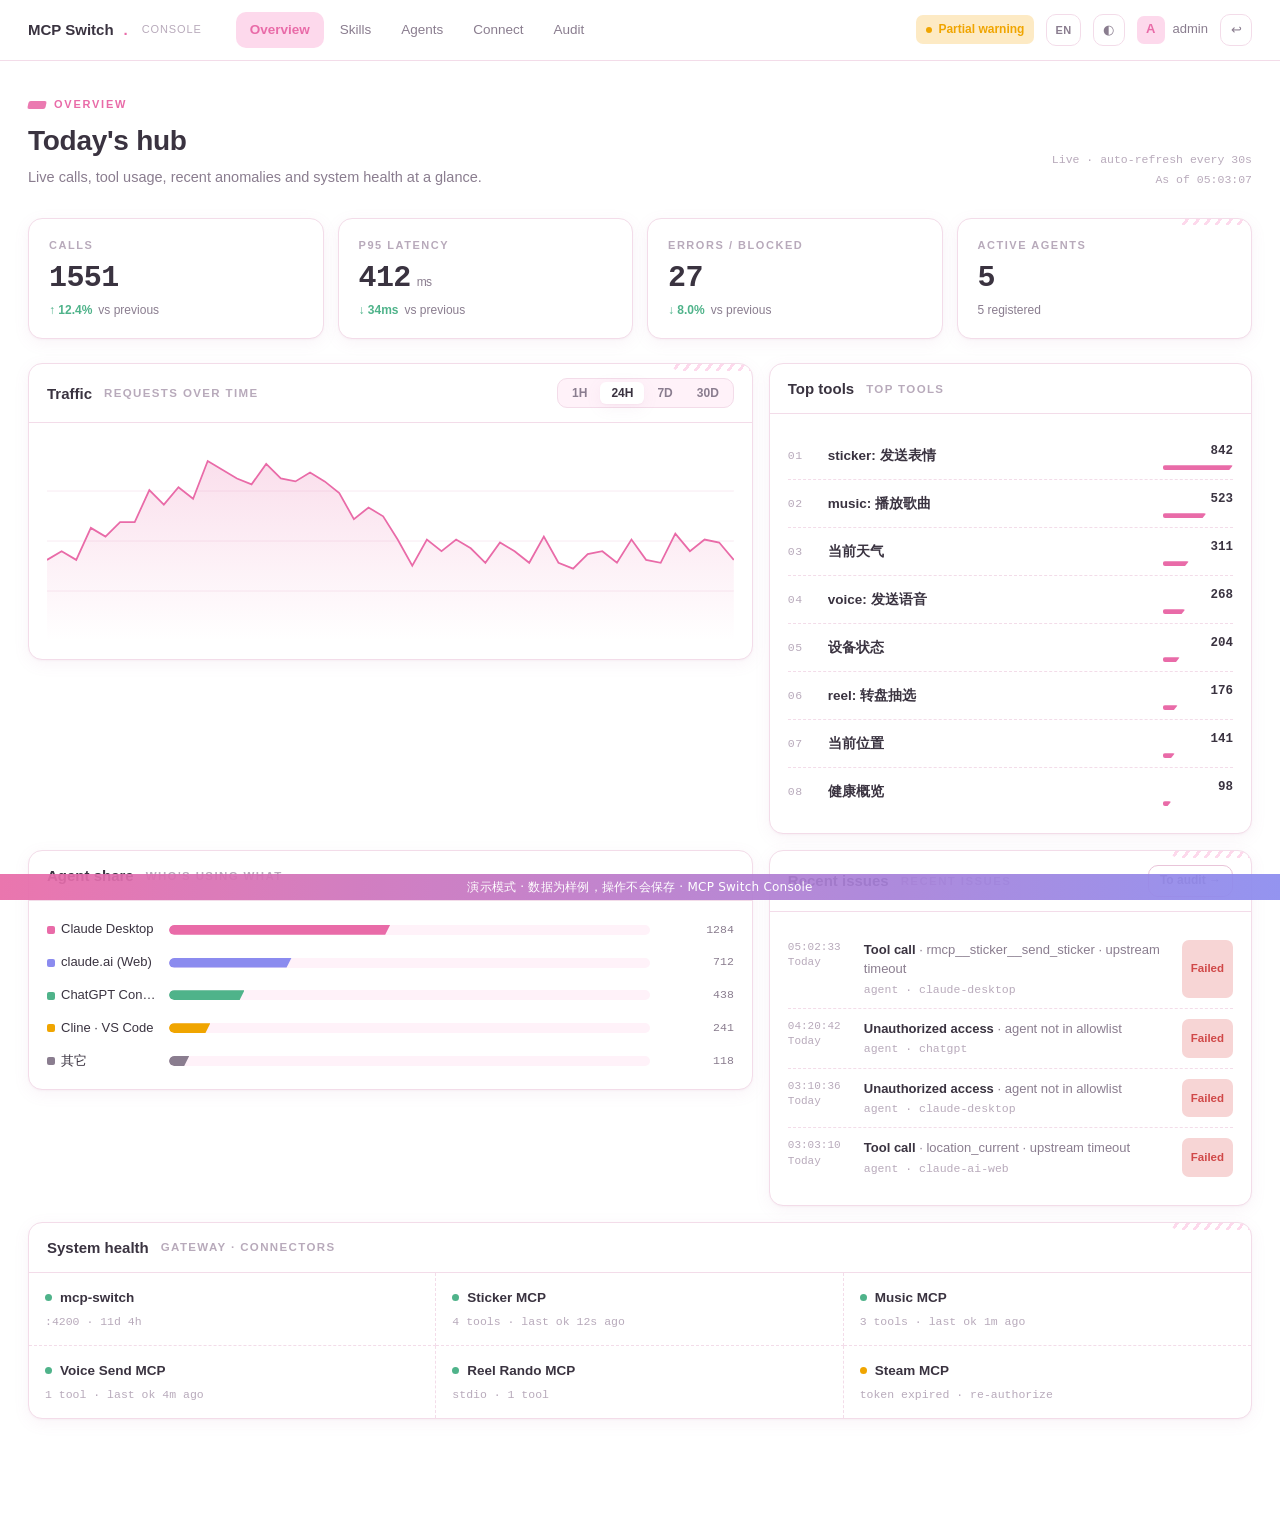
==== commit 963de005: "fix(console): eliminate blank page — normalize path so react-router basename matches Root cause (fou" ====
--- a/console/index.html
+++ b/console/index.html
@@ -18,6 +18,16 @@
     -->
     <script>
     (function () {
+      // ---- 0. 路径矫正（关键：消除空白页）---------------------------------
+      // 控制台用 react-router 的 BrowserRouter basename="/console"，只有当浏览器
+      // 路径在 /console 下时才能匹配到路由，否则渲染空白。经 Cloudflare 重写到
+      // 根文件、或直接打开外壳文件时，路径可能不在 /console 下 —— 这里在 bundle
+      // 启动前强制把路径纠正为 /console/，basename 即可匹配，永不空白。
+      var p = location.pathname;
+      if (p !== "/console" && p.indexOf("/console/") !== 0) {
+        try { history.replaceState(null, "", "/console/" + location.search + location.hash); } catch (e) {}
+      }
+
       // ---- 1. 预置假会话：控制台启动时读 token → 调 /me 成功 → 直达仪表盘 ----
       localStorage.setItem("mcp-switch.console.token", "demo-showcase-token");
       localStorage.setItem("mcp-switch.console.user", "admin");
@@ -199,7 +209,9 @@
       }
 
       // ---- 4. 拦截 fetch ----------------------------------------------------
-      var realFetch = window.fetch.bind(window);
+      var realFetch = (typeof window.fetch === "function")
+        ? window.fetch.bind(window)
+        : function () { return Promise.reject(new Error("no fetch")); };
       window.fetch = function (input, init) {
         var url = typeof input === "string" ? input : (input && input.url) || "";
         var method = (init && init.method) || (typeof input !== "string" && input && input.method) || "GET";
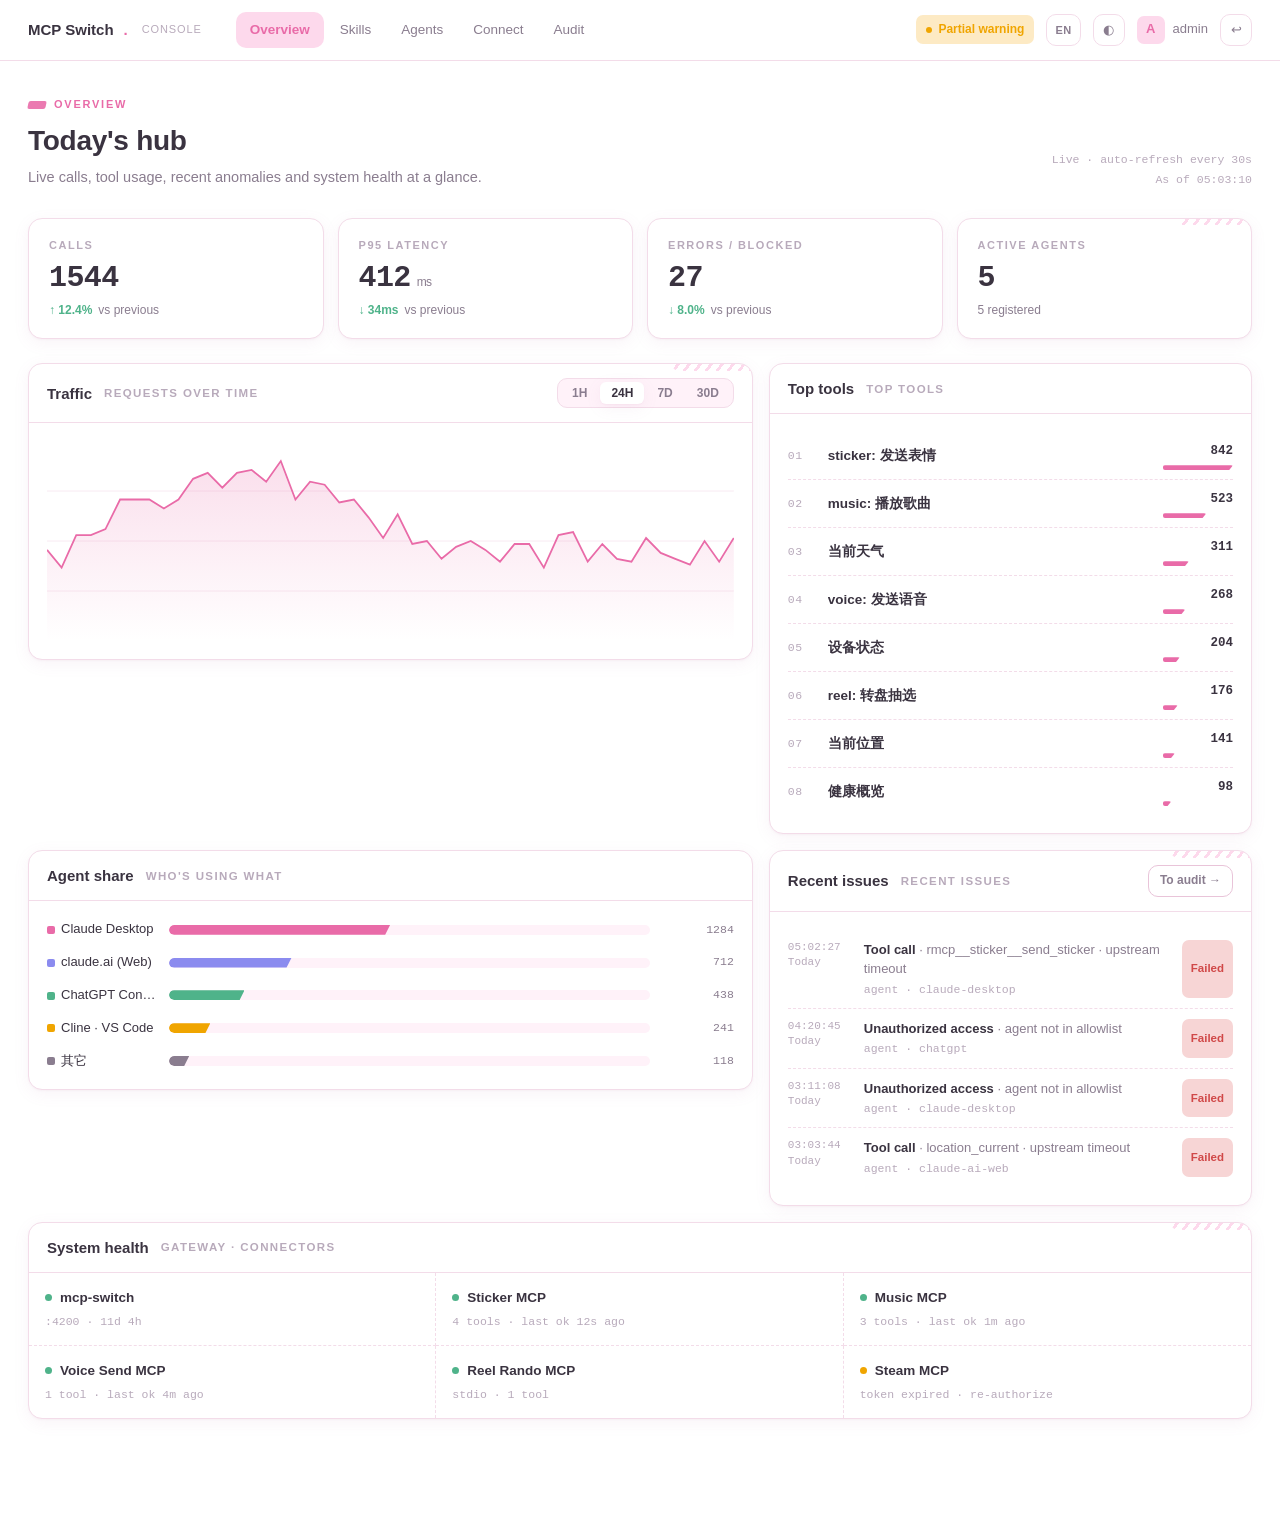
==== commit d7a862f5: "fix(console): serve as plain static files; drop _redirects that 307-redirected assets to HTML Curlin" ====
--- a/console/index.html
+++ b/console/index.html
@@ -224,14 +224,6 @@
         }
         return realFetch(input, init);
       };
-
-      // ---- 5. 顶部展示横幅（不影响控制台本体） ------------------------------
-      window.addEventListener("DOMContentLoaded", function () {
-        var b = document.createElement("div");
-        b.textContent = "演示模式 · 数据为样例，操作不会保存 · MCP Switch Console";
-        b.style.cssText = "position:fixed;left:0;right:0;bottom:0;z-index:9999;text-align:center;font:12px/2.2 system-ui,-apple-system,'PingFang SC',sans-serif;color:#fff;background:linear-gradient(90deg,#e96ba8,#8b8bef);letter-spacing:.02em;opacity:.92;";
-        document.body.appendChild(b);
-      });
     })();
     </script>
     <script type="module" crossorigin src="/console/assets/index-DmGHPaU1.js"></script>
